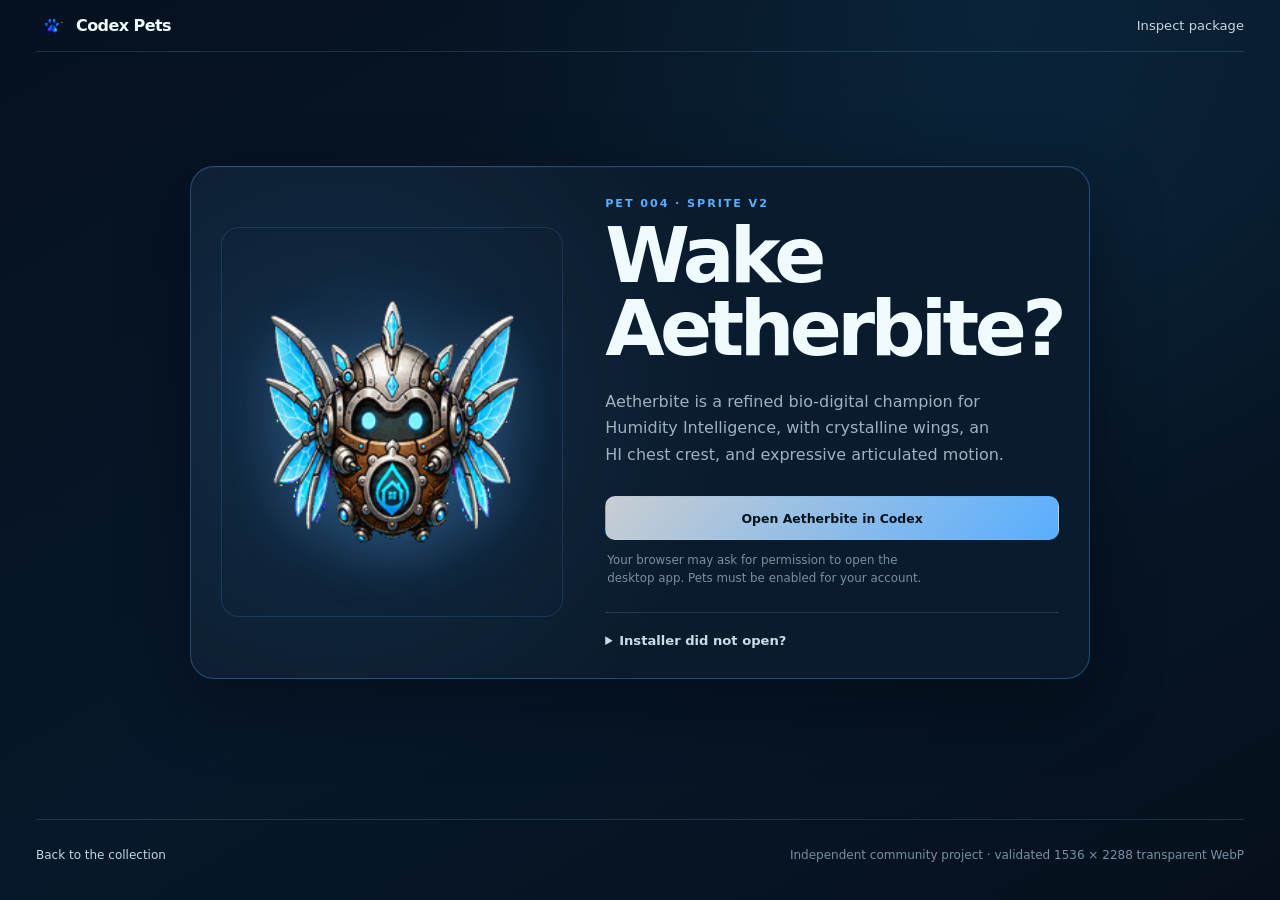
==== site/install/aetherbite/index.html @ 1e3f7abf "Polish Calian and Scarlet presentation Remove green chroma speckles from site-only previews, reduce " ====
<!doctype html>
<html lang="en">
  <head>
    <meta charset="utf-8">
    <meta name="viewport" content="width=device-width, initial-scale=1">
    <meta name="description" content="Install Aetherbite, a custom animated v2 pet for the Codex desktop app.">
    <meta name="theme-color" content="#06111f">
    <title>Install Aetherbite · Codex Pets</title>
    <link rel="icon" type="image/png" href="../../assets/brand/codex-pets-logo.png">
    <link rel="stylesheet" href="../../styles.css">
  </head>
  <body class="installer-page aetherbite-theme">
    <header class="site-header shell">
      <a class="brand" href="../../" aria-label="Codex Pets home">
        <img src="../../assets/brand/codex-pets-logo.png" alt="" width="32" height="32">
        <span>Codex Pets</span>
      </a>
      <a class="text-link" href="https://github.com/senyo888/codex-pets/tree/main/pets/aetherbite">Inspect package</a>
    </header>

    <main class="installer shell">
      <section class="installer-card">
        <div class="installer-visual">
          <img src="../../assets/aetherbite-preview.gif" alt="Aetherbite's calm idle animation" width="192" height="208">
        </div>
        <div class="installer-copy">
          <p class="eyebrow">Pet 004 · sprite v2</p>
          <h1>Wake Aetherbite?</h1>
          <p>Aetherbite is a refined bio-digital champion for Humidity Intelligence, with crystalline wings, an HI chest crest, and expressive articulated motion.</p>
          <a class="button button-wide" id="install-aetherbite" href="codex://pets/install?name=Aetherbite&amp;imageUrl=https%3A%2F%2Fraw.githubusercontent.com%2Fsenyo888%2Fcodex-pets%2Fmain%2Fpets%2Faetherbite%2Fspritesheet.webp&amp;description=A%20refined%20bio-digital%20champion%20for%20Humidity%20Intelligence%2C%20with%20crystalline%20wings%2C%20an%20HI%20chest%20crest%2C%20and%20expressive%20articulated%20motion.&amp;spriteVersionNumber=2">Open Aetherbite in Codex</a>
          <p class="install-note">Your browser may ask for permission to open the desktop app. Pets must be enabled for your account.</p>
          <details class="fallback">
            <summary>Installer did not open?</summary>
            <ol>
              <li>Make sure the desktop app is installed and running.</li>
              <li>Try the button again and allow your browser to open the app.</li>
              <li>If needed, use the manual package links below.</li>
            </ol>
            <div class="package-links">
              <a href="https://raw.githubusercontent.com/senyo888/codex-pets/main/pets/aetherbite/pet.json">Download pet.json</a>
              <a href="https://raw.githubusercontent.com/senyo888/codex-pets/main/pets/aetherbite/spritesheet.webp">Download spritesheet.webp</a>
            </div>
          </details>
        </div>
      </section>
    </main>

    <footer class="site-footer shell">
      <p><a href="../../">Back to the collection</a></p>
      <p>Independent community project · validated 1536 × 2288 transparent WebP</p>
    </footer>
  </body>
</html>
---- site/styles.css ----
:root {
  color-scheme: dark;
  --background: #06111f;
  --surface: rgba(8, 24, 41, 0.92);
  --surface-strong: #0a1b2d;
  --ink: #f0fbff;
  --muted: #9cb2c3;
  --cyan: #64e6f5;
  --line: rgba(141, 201, 221, 0.18);
  --line-strong: rgba(141, 201, 221, 0.3);
  --green: #63e994;
  --shadow: 0 26px 70px rgba(0, 5, 14, 0.42);
  font-family: Inter, ui-sans-serif, system-ui, -apple-system, BlinkMacSystemFont, "Segoe UI", sans-serif;
}

* {
  box-sizing: border-box;
}

html {
  min-height: 100%;
  scroll-behavior: smooth;
  background: var(--background);
}

body {
  min-height: 100vh;
  margin: 0;
  overflow-x: hidden;
  color: var(--ink);
  background:
    radial-gradient(circle at 78% 0%, rgba(37, 136, 196, 0.12), transparent 34rem),
    linear-gradient(150deg, #06111f 0%, #07182a 54%, #06101c 100%);
  -webkit-font-smoothing: antialiased;
}

a {
  color: inherit;
}

.shell {
  width: min(1410px, calc(100% - 72px));
  margin-inline: auto;
}

.site-header {
  display: flex;
  min-height: 52px;
  align-items: center;
  justify-content: space-between;
  border-bottom: 1px solid var(--line);
}

.brand {
  display: inline-flex;
  align-items: center;
  gap: 8px;
  font-size: 1rem;
  font-weight: 820;
  letter-spacing: -0.035em;
  text-decoration: none;
}

.brand img {
  width: 32px;
  height: 32px;
  object-fit: contain;
}

.site-nav {
  display: flex;
  align-items: stretch;
  gap: clamp(16px, 2.2vw, 34px);
  align-self: stretch;
}

.site-nav a {
  display: inline-flex;
  align-items: center;
  border-bottom: 2px solid transparent;
  color: var(--muted);
  font-size: 0.86rem;
  font-weight: 650;
  text-decoration: none;
  transition: border-color 160ms ease, color 160ms ease;
}

.site-nav a:hover,
.site-nav a:focus-visible,
.site-nav a[aria-current="page"] {
  border-bottom-color: var(--cyan);
  color: var(--ink);
}

.hero {
  position: relative;
  display: grid;
  min-height: clamp(470px, 48vw, 600px);
  grid-template-columns: minmax(0, 1fr) minmax(300px, 0.72fr);
  grid-template-rows: 1fr auto;
  gap: clamp(30px, 4.5vw, 66px);
  align-items: end;
  overflow: hidden;
  margin-top: 16px;
  margin-bottom: 30px;
  padding: clamp(30px, 4.5vw, 60px);
  border: 1px solid rgba(100, 230, 245, 0.24);
  border-radius: 30px;
  background:
    linear-gradient(90deg, rgba(3, 10, 23, 0.98) 0%, rgba(3, 12, 28, 0.9) 36%, rgba(4, 14, 33, 0.36) 68%, rgba(4, 14, 33, 0.06) 100%),
    url("./assets/brand/codex-pets-header.png") 55% center / cover no-repeat;
  box-shadow: var(--shadow), inset 0 1px rgba(255, 255, 255, 0.05);
}

.hero::after {
  position: absolute;
  inset: 0;
  border-radius: inherit;
  background: linear-gradient(180deg, transparent 54%, rgba(3, 10, 23, 0.68));
  content: "";
  pointer-events: none;
}

.hero-copy,
.hero-stats {
  position: relative;
  z-index: 1;
}

.hero-copy {
  align-self: center;
}

.eyebrow,
.pet-number,
.pet-role {
  margin: 0;
  color: var(--cyan);
  font-size: 0.7rem;
  font-weight: 820;
  letter-spacing: 0.17em;
  text-transform: uppercase;
}

h1,
h2,
h3,
p {
  text-wrap: balance;
}

h1 {
  max-width: 680px;
  margin: 14px 0 0;
  font-size: clamp(5.2rem, 9.2vw, 8.8rem);
  font-weight: 850;
  line-height: 0.74;
  letter-spacing: -0.085em;
}

.title-main,
.title-accent {
  display: block;
}

.title-main {
  color: var(--ink);
}

.title-accent {
  color: transparent;
  background: linear-gradient(90deg, #61e7f5, #87d9ff 52%, #aa8cf5);
  background-clip: text;
  -webkit-background-clip: text;
}

.hero-kicker {
  margin: 38px 0 0;
  color: #e8faff;
  font-size: clamp(1.05rem, 1.7vw, 1.35rem);
  font-weight: 760;
  letter-spacing: -0.02em;
}

.lede {
  max-width: 610px;
  margin: 12px 0 0;
  color: var(--muted);
  font-size: 1rem;
  line-height: 1.7;
}

.hero-stats {
  grid-column: 1 / -1;
  display: grid;
  grid-template-columns: repeat(4, minmax(0, 1fr));
  margin: 0;
  overflow: hidden;
  border: 1px solid rgba(141, 201, 221, 0.17);
  border-radius: 16px;
  background: rgba(3, 12, 27, 0.72);
  backdrop-filter: blur(12px);
}

.hero-stats div {
  display: flex;
  min-width: 0;
  flex-direction: column-reverse;
  gap: 6px;
  padding: 17px clamp(14px, 2vw, 28px);
  border-left: 1px solid var(--line);
}

.hero-stats div:first-child {
  border-left: 0;
}

.hero-stats dt {
  color: var(--muted);
  font-size: 0.7rem;
  line-height: 1.3;
}

.hero-stats dd {
  margin: 0;
  color: var(--cyan);
  font-size: clamp(1.5rem, 3vw, 2.15rem);
  font-weight: 790;
  line-height: 1;
}

.catalogue {
  padding-block: 0 72px;
}

.pet-grid {
  display: grid;
  grid-template-columns: repeat(2, minmax(0, 1fr));
  gap: 18px;
}

.pet-card {
  --accent: #64e6f5;
  --accent-rgb: 100, 230, 245;
  display: grid;
  min-height: 304px;
  grid-template-columns: minmax(190px, 0.74fr) minmax(320px, 1.26fr);
  overflow: hidden;
  border: 1px solid rgba(var(--accent-rgb), 0.34);
  border-radius: 22px;
  background:
    radial-gradient(circle at 18% 45%, rgba(var(--accent-rgb), 0.13), transparent 17rem),
    linear-gradient(145deg, rgba(var(--accent-rgb), 0.045), rgba(6, 20, 34, 0.96) 68%);
  box-shadow: var(--shadow), inset 0 1px rgba(255, 255, 255, 0.035);
  transition: border-color 180ms ease, transform 180ms ease;
}

.pet-card:hover {
  border-color: rgba(var(--accent-rgb), 0.58);
  transform: translateY(-2px);
}

.pet-aethercore {
  --accent: #f9c642;
  --accent-rgb: 249, 198, 66;
}

.pet-aethermite {
  --accent: #54e6c3;
  --accent-rgb: 84, 230, 195;
}

.pet-aetherbite {
  --accent: #58aeff;
  --accent-rgb: 88, 174, 255;
}

.pet-calian {
  --accent: #ff8a73;
  --accent-rgb: 255, 138, 115;
}

.pet-scarlet {
  --accent: #d48cff;
  --accent-rgb: 212, 140, 255;
}

.pet-visual {
  display: grid;
  min-height: 100%;
  place-items: center;
  padding: 20px 16px;
  border-right: 1px solid rgba(var(--accent-rgb), 0.16);
  background: radial-gradient(circle at center, rgba(var(--accent-rgb), 0.16), transparent 62%);
}

.pet-visual img {
  width: min(196px, 100%);
  height: auto;
  image-rendering: auto;
  filter: drop-shadow(0 18px 26px rgba(var(--accent-rgb), 0.2));
}

.pet-content {
  display: flex;
  min-width: 0;
  flex-direction: column;
  padding: 22px 22px 20px;
}

.pet-heading {
  display: flex;
  align-items: start;
  justify-content: space-between;
  gap: 18px;
}

.pet-heading h2 {
  margin: 4px 0 0;
  font-size: clamp(1.85rem, 2.5vw, 2.5rem);
  line-height: 0.98;
  letter-spacing: -0.055em;
}

.pet-number,
.pet-role {
  color: var(--accent);
}

.pet-role {
  margin-top: 10px;
}

.status {
  display: inline-flex;
  flex: none;
  align-items: center;
  gap: 7px;
  padding: 7px 10px;
  border: 1px solid rgba(99, 233, 148, 0.2);
  border-radius: 999px;
  color: #bdf8d0;
  background: rgba(41, 173, 87, 0.08);
  font-size: 0.68rem;
  font-weight: 760;
}

.status-dot {
  width: 7px;
  height: 7px;
  border-radius: 50%;
  background: var(--green);
  box-shadow: 0 0 12px rgba(99, 233, 148, 0.9);
}

.pet-description {
  margin: 10px 0 0;
  color: var(--muted);
  font-size: 0.92rem;
  line-height: 1.6;
}

.pet-traits {
  display: flex;
  flex-wrap: wrap;
  gap: 7px;
  margin: 11px 0 0;
  padding: 0;
  list-style: none;
}

.pet-traits li {
  padding: 5px 9px;
  border: 1px solid rgba(var(--accent-rgb), 0.28);
  border-radius: 7px;
  color: #cfe2eb;
  background: rgba(var(--accent-rgb), 0.045);
  font-size: 0.67rem;
  font-weight: 690;
}

.card-actions {
  display: grid;
  grid-template-columns: minmax(0, 1fr) minmax(0, 0.92fr);
  gap: 10px;
  margin-top: auto;
  padding-top: 16px;
}

.button {
  display: inline-flex;
  min-height: 44px;
  align-items: center;
  justify-content: center;
  padding: 11px 16px;
  border: 1px solid transparent;
  border-radius: 10px;
  font-size: 0.78rem;
  font-weight: 780;
  text-align: center;
  text-decoration: none;
  transition: border-color 160ms ease, transform 160ms ease, background 160ms ease;
}

.button:hover,
.button:focus-visible {
  transform: translateY(-1px);
}

.button-install {
  color: #03131d;
  background: linear-gradient(135deg, rgba(255, 255, 255, 0.78), var(--accent));
  box-shadow: 0 10px 26px rgba(var(--accent-rgb), 0.15);
}

.button-package {
  border-color: rgba(var(--accent-rgb), 0.2);
  color: #d8e7ee;
  background: rgba(255, 255, 255, 0.025);
}

.button-package:hover,
.button-package:focus-visible {
  border-color: rgba(var(--accent-rgb), 0.48);
  background: rgba(var(--accent-rgb), 0.06);
}

.standards {
  display: grid;
  grid-template-columns: minmax(280px, 0.82fr) minmax(0, 1.45fr);
  gap: clamp(30px, 4vw, 60px);
  margin-bottom: 58px;
  padding: 28px;
  border: 1px solid var(--line);
  border-radius: 22px;
  background: rgba(8, 26, 44, 0.72);
  box-shadow: inset 0 1px rgba(255, 255, 255, 0.03);
}

.standards-intro h2 {
  max-width: 560px;
  margin: 8px 0 0;
  font-size: clamp(1.7rem, 2.8vw, 2.4rem);
  line-height: 1.05;
  letter-spacing: -0.045em;
}

.standards-grid {
  display: grid;
  grid-template-columns: repeat(3, minmax(0, 1fr));
}

.standards-grid article {
  padding-inline: 24px;
  border-left: 1px solid var(--line);
}

.standards-grid h3 {
  margin: 0;
  color: var(--cyan);
  font-size: 0.95rem;
}

.standards-grid p {
  margin: 10px 0 0;
  color: var(--muted);
  font-size: 0.78rem;
  line-height: 1.6;
}

.site-footer {
  display: flex;
  justify-content: space-between;
  gap: 28px;
  padding-block: 28px 38px;
  border-top: 1px solid var(--line);
  color: #7890a2;
  font-size: 0.75rem;
}

.site-footer p {
  margin: 0;
}

.site-footer a,
.package-links a,
.text-link {
  color: #c2d6e0;
  text-decoration: none;
}

.site-footer a:hover,
.site-footer a:focus-visible,
.package-links a:hover,
.package-links a:focus-visible,
.text-link:hover,
.text-link:focus-visible {
  color: var(--cyan);
}

.installer-page {
  display: flex;
  min-height: 100vh;
  flex-direction: column;
}

.installer-page .site-header {
  border-bottom-color: var(--line);
}

.installer-page main {
  flex: 1;
}

.installer-page .site-header .text-link {
  font-size: 0.82rem;
}

.installer {
  display: grid;
  min-height: 680px;
  place-items: center;
  padding-block: 66px 92px;
}

.installer-card {
  --accent: #64e6f5;
  --accent-rgb: 100, 230, 245;
  display: grid;
  width: min(900px, 100%);
  grid-template-columns: minmax(280px, 0.86fr) minmax(0, 1.14fr);
  gap: 42px;
  align-items: center;
  padding: 30px;
  border: 1px solid rgba(var(--accent-rgb), 0.32);
  border-radius: 24px;
  background:
    radial-gradient(circle at 16% 46%, rgba(var(--accent-rgb), 0.12), transparent 24rem),
    var(--surface-strong);
  box-shadow: var(--shadow), inset 0 1px rgba(255, 255, 255, 0.04);
}

.aethercore-theme .installer-card {
  --accent: #f9c642;
  --accent-rgb: 249, 198, 66;
}

.aethermite-theme .installer-card {
  --accent: #54e6c3;
  --accent-rgb: 84, 230, 195;
}

.aetherbite-theme .installer-card {
  --accent: #58aeff;
  --accent-rgb: 88, 174, 255;
}

.calian-theme .installer-card {
  --accent: #ff8a73;
  --accent-rgb: 255, 138, 115;
}

.scarlet-theme .installer-card {
  --accent: #d48cff;
  --accent-rgb: 212, 140, 255;
}

.installer-visual {
  display: grid;
  min-height: 390px;
  place-items: center;
  padding: 24px;
  border: 1px solid rgba(var(--accent-rgb), 0.16);
  border-radius: 18px;
  background: radial-gradient(circle at center, rgba(var(--accent-rgb), 0.16), transparent 64%);
}

.installer-visual img {
  width: min(270px, 100%);
  height: auto;
  filter: drop-shadow(0 18px 26px rgba(var(--accent-rgb), 0.24));
}

.installer-copy .eyebrow {
  color: var(--accent);
}

.installer-copy h1 {
  margin: 10px 0 0;
  font-size: clamp(2.8rem, 6vw, 5rem);
  line-height: 0.94;
  letter-spacing: -0.06em;
}

.installer-copy > p:not(.eyebrow, .install-note) {
  margin: 24px 0 0;
  color: var(--muted);
  font-size: 1rem;
  line-height: 1.65;
}

.button-wide {
  width: 100%;
  margin-top: 28px;
  color: #03131d;
  background: linear-gradient(135deg, rgba(255, 255, 255, 0.78), var(--accent));
}

.install-note {
  margin: 12px 2px 0;
  color: #7890a3;
  font-size: 0.74rem;
  line-height: 1.5;
}

.fallback {
  margin-top: 24px;
  padding-top: 20px;
  border-top: 1px solid var(--line);
  color: var(--muted);
  font-size: 0.82rem;
}

.fallback summary {
  cursor: pointer;
  color: #c9dce8;
  font-weight: 700;
}

.fallback ol {
  padding-left: 20px;
  line-height: 1.7;
}

.package-links {
  display: flex;
  flex-wrap: wrap;
  gap: 16px;
}

@media (max-width: 1160px) {
  .hero {
    min-height: 540px;
    grid-template-columns: minmax(0, 1fr);
    background-position: 58% center;
  }

  .pet-card {
    grid-template-columns: 1fr;
  }

  .pet-visual {
    min-height: 290px;
    border-right: 0;
    border-bottom: 1px solid rgba(var(--accent-rgb), 0.16);
  }

  .pet-visual img {
    width: 230px;
  }

  .standards {
    grid-template-columns: 1fr;
  }
}

@media (max-width: 760px) {
  .shell {
    width: min(100% - 32px, 1410px);
  }

  .site-header {
    min-height: auto;
    align-items: flex-start;
    flex-direction: column;
    gap: 10px;
    padding-block: 10px;
  }

  .site-nav {
    width: 100%;
    gap: 20px;
    overflow-x: auto;
    padding-bottom: 2px;
  }

  .site-nav a {
    min-height: 34px;
    white-space: nowrap;
  }

  .hero {
    grid-template-columns: 1fr;
    gap: 34px;
    min-height: 540px;
    margin-top: 12px;
    margin-bottom: 26px;
    padding: 26px 22px 20px;
    border-radius: 22px;
    background:
      linear-gradient(180deg, rgba(3, 10, 23, 0.72) 0%, rgba(3, 10, 23, 0.9) 62%, rgba(3, 10, 23, 0.98) 100%),
      url("./assets/brand/codex-pets-header.png") 70% center / auto 100% no-repeat;
  }

  h1 {
    font-size: clamp(4.5rem, 23vw, 6.5rem);
  }

  .hero-kicker {
    margin-top: 34px;
  }

  .hero-stats {
    grid-template-columns: repeat(2, 1fr);
    border: 1px solid var(--line);
    border-radius: 16px;
  }

  .hero-stats div {
    padding: 16px;
    border-left: 0;
  }

  .hero-stats div:nth-child(even) {
    border-left: 1px solid var(--line);
  }

  .hero-stats div:nth-child(-n + 2) {
    border-bottom: 1px solid var(--line);
  }

  .site-footer {
    align-items: flex-start;
    flex-direction: column;
  }

  .pet-grid,
  .standards-grid,
  .installer-card {
    grid-template-columns: 1fr;
  }

  .pet-visual {
    min-height: 260px;
  }

  .pet-content {
    padding: 24px 20px 20px;
  }

  .pet-heading {
    align-items: flex-start;
    flex-direction: column-reverse;
    gap: 14px;
  }

  .card-actions {
    grid-template-columns: 1fr;
  }

  .standards {
    padding: 24px 20px;
  }

  .standards-grid article {
    padding: 20px 0;
    border-top: 1px solid var(--line);
    border-left: 0;
  }

  .installer {
    padding-block: 42px 64px;
  }

  .installer-card {
    gap: 28px;
    padding: 20px;
  }

  .installer-visual {
    min-height: 300px;
  }
}

@media (prefers-reduced-motion: reduce) {
  *,
  *::before,
  *::after {
    scroll-behavior: auto !important;
    transition-duration: 0.01ms !important;
  }
}
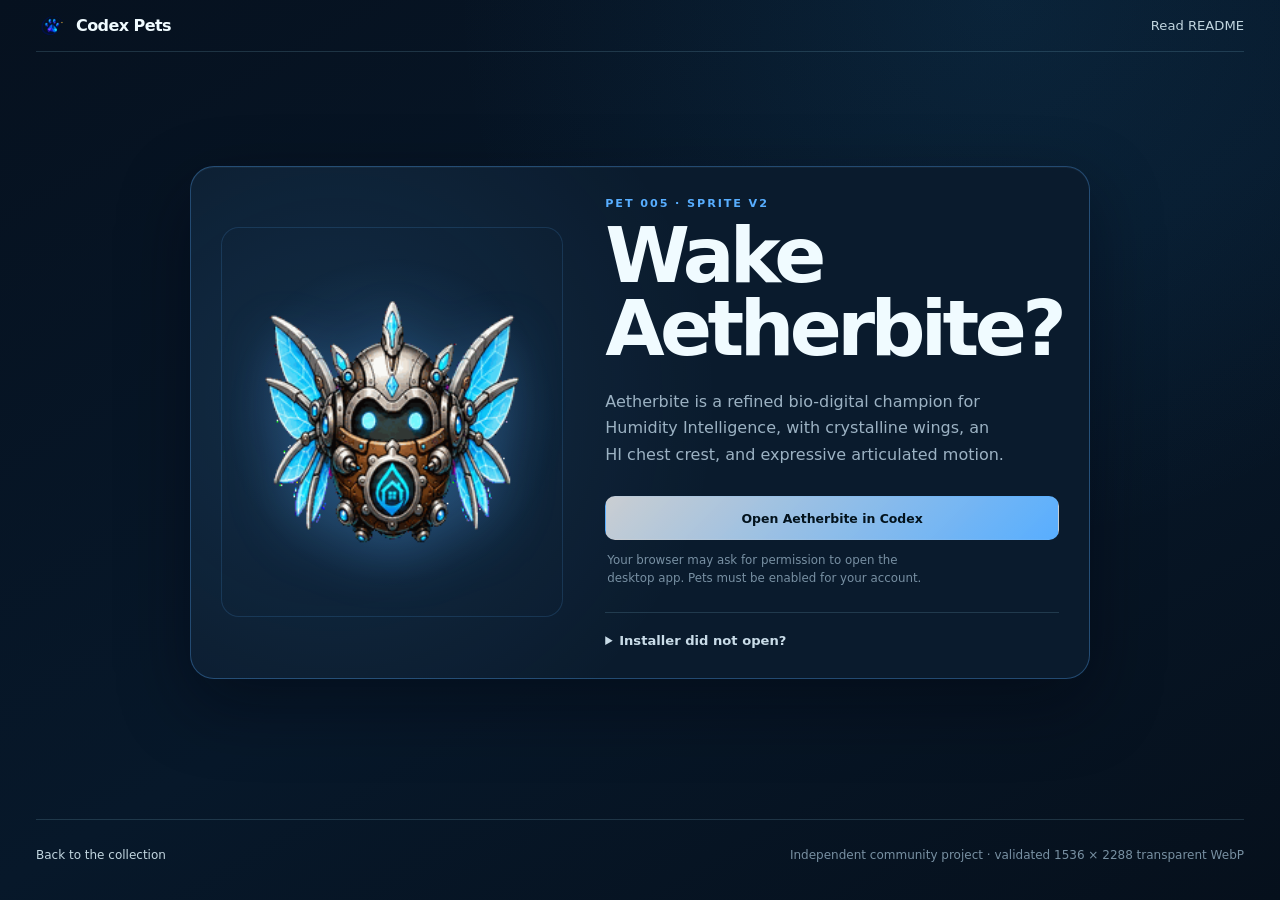
==== commit 09ab32ad: "Upgrade AetherWing as Pet 002 Publish the validated 3D CGI AetherWing atlas and QA evidence. Reorder" ====
--- a/site/install/aetherbite/index.html
+++ b/site/install/aetherbite/index.html
@@ -15,7 +15,7 @@
         <img src="../../assets/brand/codex-pets-logo.png" alt="" width="32" height="32">
         <span>Codex Pets</span>
       </a>
-      <a class="text-link" href="https://github.com/senyo888/codex-pets/tree/main/pets/aetherbite">Inspect package</a>
+      <a class="text-link" href="https://github.com/senyo888/codex-pets/blob/main/pets/aetherbite/README.md">Read README</a>
     </header>
 
     <main class="installer shell">
@@ -24,7 +24,7 @@
           <img src="../../assets/aetherbite-preview.gif" alt="Aetherbite's calm idle animation" width="192" height="208">
         </div>
         <div class="installer-copy">
-          <p class="eyebrow">Pet 004 · sprite v2</p>
+          <p class="eyebrow">Pet 005 · sprite v2</p>
           <h1>Wake Aetherbite?</h1>
           <p>Aetherbite is a refined bio-digital champion for Humidity Intelligence, with crystalline wings, an HI chest crest, and expressive articulated motion.</p>
           <a class="button button-wide" id="install-aetherbite" href="codex://pets/install?name=Aetherbite&amp;imageUrl=https%3A%2F%2Fraw.githubusercontent.com%2Fsenyo888%2Fcodex-pets%2Fmain%2Fpets%2Faetherbite%2Fspritesheet.webp&amp;description=A%20refined%20bio-digital%20champion%20for%20Humidity%20Intelligence%2C%20with%20crystalline%20wings%2C%20an%20HI%20chest%20crest%2C%20and%20expressive%20articulated%20motion.&amp;spriteVersionNumber=2">Open Aetherbite in Codex</a>
--- a/site/styles.css
+++ b/site/styles.css
@@ -239,7 +239,8 @@
   gap: 18px;
 }
 
-.pet-card {
+.pet-card,
+.contribution-card {
   --accent: #64e6f5;
   --accent-rgb: 100, 230, 245;
   display: grid;
@@ -255,7 +256,12 @@
   transition: border-color 180ms ease, transform 180ms ease;
 }
 
-.pet-card:hover {
+.pet-card {
+  position: relative;
+}
+
+.pet-card:hover,
+.contribution-card:hover {
   border-color: rgba(var(--accent-rgb), 0.58);
   transform: translateY(-2px);
 }
@@ -285,7 +291,27 @@
   --accent-rgb: 212, 140, 255;
 }
 
-.pet-visual {
+.pet-aetherwing {
+  --accent: #65e6f4;
+  --accent-rgb: 101, 230, 244;
+}
+
+.contribution-card {
+  --accent: #a78bfa;
+  --accent-rgb: 167, 139, 250;
+
+  color: inherit;
+  text-decoration: none;
+}
+
+.contribution-card:focus-visible {
+  border-color: rgba(var(--accent-rgb), 0.78);
+  outline: 3px solid var(--accent);
+  outline-offset: 4px;
+}
+
+.pet-visual,
+.contribution-visual {
   display: grid;
   min-height: 100%;
   place-items: center;
@@ -294,11 +320,38 @@
   background: radial-gradient(circle at center, rgba(var(--accent-rgb), 0.16), transparent 62%);
 }
 
-.pet-visual img {
+.pet-visual img,
+.contribution-visual img {
   width: min(196px, 100%);
   height: auto;
   image-rendering: auto;
   filter: drop-shadow(0 18px 26px rgba(var(--accent-rgb), 0.2));
+}
+
+.contribution-visual img {
+  width: min(154px, 70%);
+}
+
+.contribution-kicker {
+  margin: 0;
+  color: var(--accent);
+  font-size: 0.7rem;
+  font-weight: 820;
+  letter-spacing: 0.17em;
+  text-transform: uppercase;
+}
+
+.invitation-badge {
+  display: inline-flex;
+  flex: none;
+  align-items: center;
+  padding: 7px 10px;
+  border: 1px solid rgba(var(--accent-rgb), 0.28);
+  border-radius: 999px;
+  color: #e2d9ff;
+  background: rgba(var(--accent-rgb), 0.09);
+  font-size: 0.68rem;
+  font-weight: 760;
 }
 
 .pet-content {
@@ -320,6 +373,28 @@
   font-size: clamp(1.85rem, 2.5vw, 2.5rem);
   line-height: 0.98;
   letter-spacing: -0.055em;
+}
+
+.pet-readme-link {
+  color: inherit;
+  text-decoration: none;
+}
+
+.pet-readme-link::after {
+  position: absolute;
+  z-index: 1;
+  inset: 0;
+  border-radius: 22px;
+  content: "";
+}
+
+.pet-readme-link:focus-visible {
+  outline: none;
+}
+
+.pet-readme-link:focus-visible::after {
+  outline: 3px solid var(--accent);
+  outline-offset: -4px;
 }
 
 .pet-number,
@@ -380,11 +455,17 @@
 }
 
 .card-actions {
+  position: relative;
+  z-index: 2;
   display: grid;
   grid-template-columns: minmax(0, 1fr) minmax(0, 0.92fr);
   gap: 10px;
   margin-top: auto;
   padding-top: 16px;
+}
+
+.card-actions-single {
+  grid-template-columns: 1fr;
 }
 
 .button {
@@ -565,6 +646,11 @@
   --accent-rgb: 212, 140, 255;
 }
 
+.aetherwing-theme .installer-card {
+  --accent: #65e6f4;
+  --accent-rgb: 101, 230, 244;
+}
+
 .installer-visual {
   display: grid;
   min-height: 390px;
@@ -645,11 +731,13 @@
     background-position: 58% center;
   }
 
-  .pet-card {
+  .pet-card,
+  .contribution-card {
     grid-template-columns: 1fr;
   }
 
-  .pet-visual {
+  .pet-visual,
+  .contribution-visual {
     min-height: 290px;
     border-right: 0;
     border-bottom: 1px solid rgba(var(--accent-rgb), 0.16);
@@ -657,6 +745,10 @@
 
   .pet-visual img {
     width: 230px;
+  }
+
+  .contribution-visual {
+    min-height: 230px;
   }
 
   .standards {
@@ -744,6 +836,10 @@
     min-height: 260px;
   }
 
+  .contribution-visual {
+    min-height: 190px;
+  }
+
   .pet-content {
     padding: 24px 20px 20px;
   }
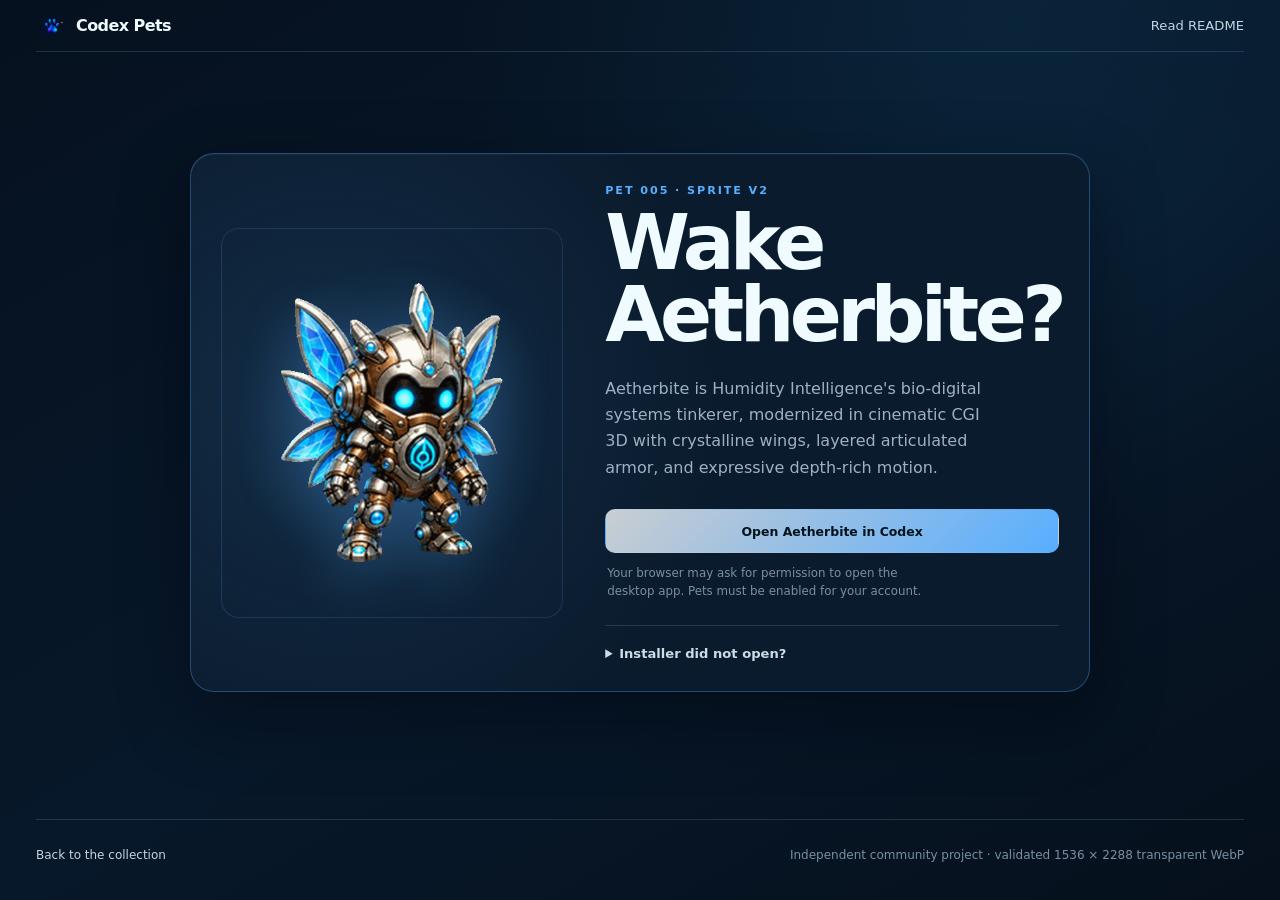
==== commit ccd45b25: "Upgrade Aetherbite with cinematic CGI depth Rebuild Aetherbite as a dimensional bio-digital CGI pet " ====
--- a/site/install/aetherbite/index.html
+++ b/site/install/aetherbite/index.html
@@ -21,13 +21,13 @@
     <main class="installer shell">
       <section class="installer-card">
         <div class="installer-visual">
-          <img src="../../assets/aetherbite-preview.gif" alt="Aetherbite's calm idle animation" width="192" height="208">
+          <img src="../../assets/aetherbite-preview.gif" alt="Aetherbite's CGI idle animation" width="192" height="208">
         </div>
         <div class="installer-copy">
           <p class="eyebrow">Pet 005 · sprite v2</p>
           <h1>Wake Aetherbite?</h1>
-          <p>Aetherbite is a refined bio-digital champion for Humidity Intelligence, with crystalline wings, an HI chest crest, and expressive articulated motion.</p>
-          <a class="button button-wide" id="install-aetherbite" href="codex://pets/install?name=Aetherbite&amp;imageUrl=https%3A%2F%2Fraw.githubusercontent.com%2Fsenyo888%2Fcodex-pets%2Fmain%2Fpets%2Faetherbite%2Fspritesheet.webp&amp;description=A%20refined%20bio-digital%20champion%20for%20Humidity%20Intelligence%2C%20with%20crystalline%20wings%2C%20an%20HI%20chest%20crest%2C%20and%20expressive%20articulated%20motion.&amp;spriteVersionNumber=2">Open Aetherbite in Codex</a>
+          <p>Aetherbite is Humidity Intelligence's bio-digital systems tinkerer, modernized in cinematic CGI 3D with crystalline wings, layered articulated armor, and expressive depth-rich motion.</p>
+          <a class="button button-wide" id="install-aetherbite" href="codex://pets/install?name=Aetherbite&amp;imageUrl=https%3A%2F%2Fraw.githubusercontent.com%2Fsenyo888%2Fcodex-pets%2Fmain%2Fpets%2Faetherbite%2Fspritesheet.webp&amp;description=Aetherbite%20is%20Humidity%20Intelligence%27s%20bio-digital%20systems%20tinkerer%2C%20modernized%20in%20cinematic%20CGI%203D%20with%20crystalline%20wings%2C%20layered%20articulated%20armor%2C%20and%20expressive%20depth-rich%20motion.&amp;spriteVersionNumber=2">Open Aetherbite in Codex</a>
           <p class="install-note">Your browser may ask for permission to open the desktop app. Pets must be enabled for your account.</p>
           <details class="fallback">
             <summary>Installer did not open?</summary>
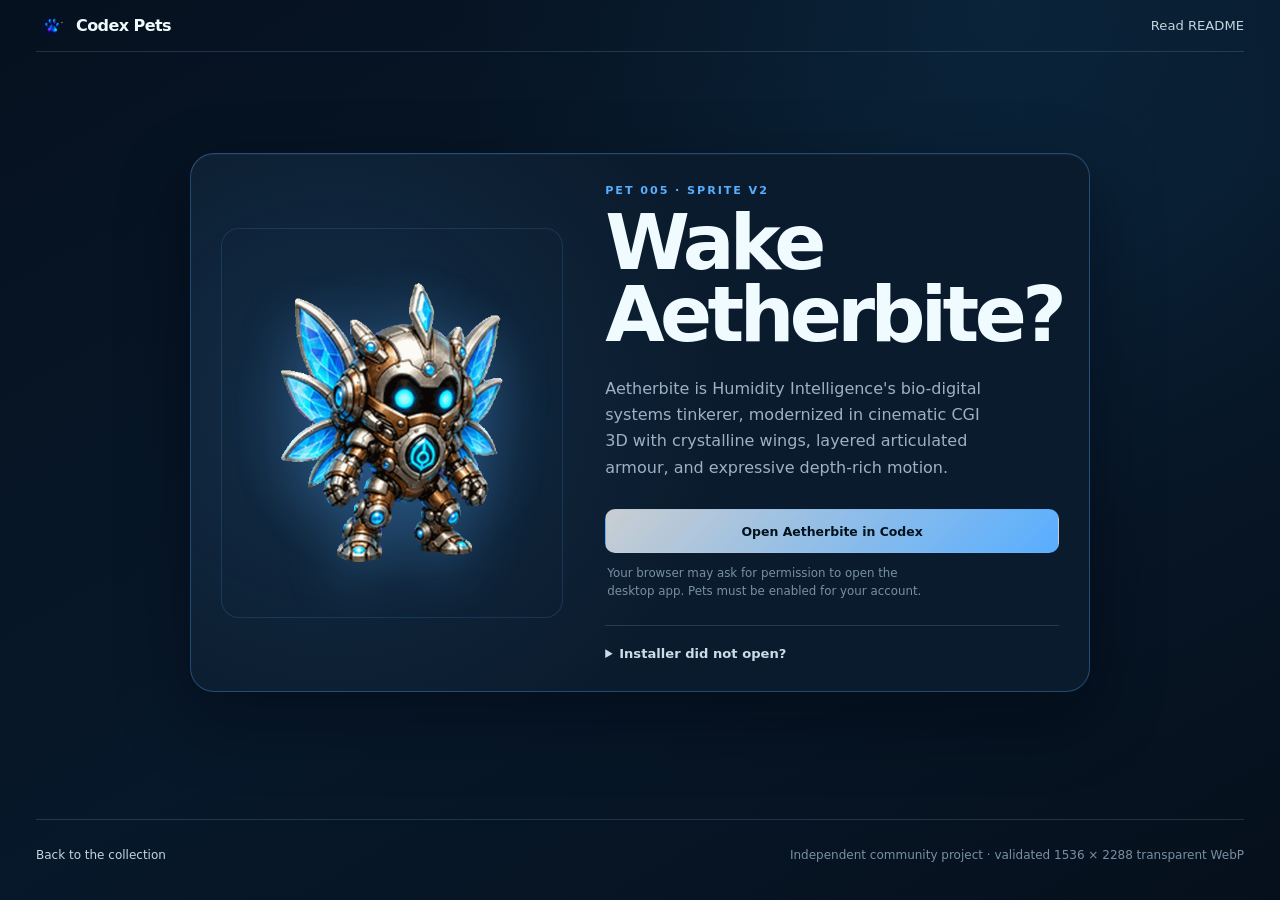
==== commit d5da5a43: "Standardize Aetherbite armour spelling Align the package description and encoded installer links wit" ====
--- a/site/install/aetherbite/index.html
+++ b/site/install/aetherbite/index.html
@@ -26,8 +26,8 @@
         <div class="installer-copy">
           <p class="eyebrow">Pet 005 · sprite v2</p>
           <h1>Wake Aetherbite?</h1>
-          <p>Aetherbite is Humidity Intelligence's bio-digital systems tinkerer, modernized in cinematic CGI 3D with crystalline wings, layered articulated armor, and expressive depth-rich motion.</p>
-          <a class="button button-wide" id="install-aetherbite" href="codex://pets/install?name=Aetherbite&amp;imageUrl=https%3A%2F%2Fraw.githubusercontent.com%2Fsenyo888%2Fcodex-pets%2Fmain%2Fpets%2Faetherbite%2Fspritesheet.webp&amp;description=Aetherbite%20is%20Humidity%20Intelligence%27s%20bio-digital%20systems%20tinkerer%2C%20modernized%20in%20cinematic%20CGI%203D%20with%20crystalline%20wings%2C%20layered%20articulated%20armor%2C%20and%20expressive%20depth-rich%20motion.&amp;spriteVersionNumber=2">Open Aetherbite in Codex</a>
+          <p>Aetherbite is Humidity Intelligence's bio-digital systems tinkerer, modernized in cinematic CGI 3D with crystalline wings, layered articulated armour, and expressive depth-rich motion.</p>
+          <a class="button button-wide" id="install-aetherbite" href="codex://pets/install?name=Aetherbite&amp;imageUrl=https%3A%2F%2Fraw.githubusercontent.com%2Fsenyo888%2Fcodex-pets%2Fmain%2Fpets%2Faetherbite%2Fspritesheet.webp&amp;description=Aetherbite%20is%20Humidity%20Intelligence%27s%20bio-digital%20systems%20tinkerer%2C%20modernized%20in%20cinematic%20CGI%203D%20with%20crystalline%20wings%2C%20layered%20articulated%20armour%2C%20and%20expressive%20depth-rich%20motion.&amp;spriteVersionNumber=2">Open Aetherbite in Codex</a>
           <p class="install-note">Your browser may ask for permission to open the desktop app. Pets must be enabled for your account.</p>
           <details class="fallback">
             <summary>Installer did not open?</summary>
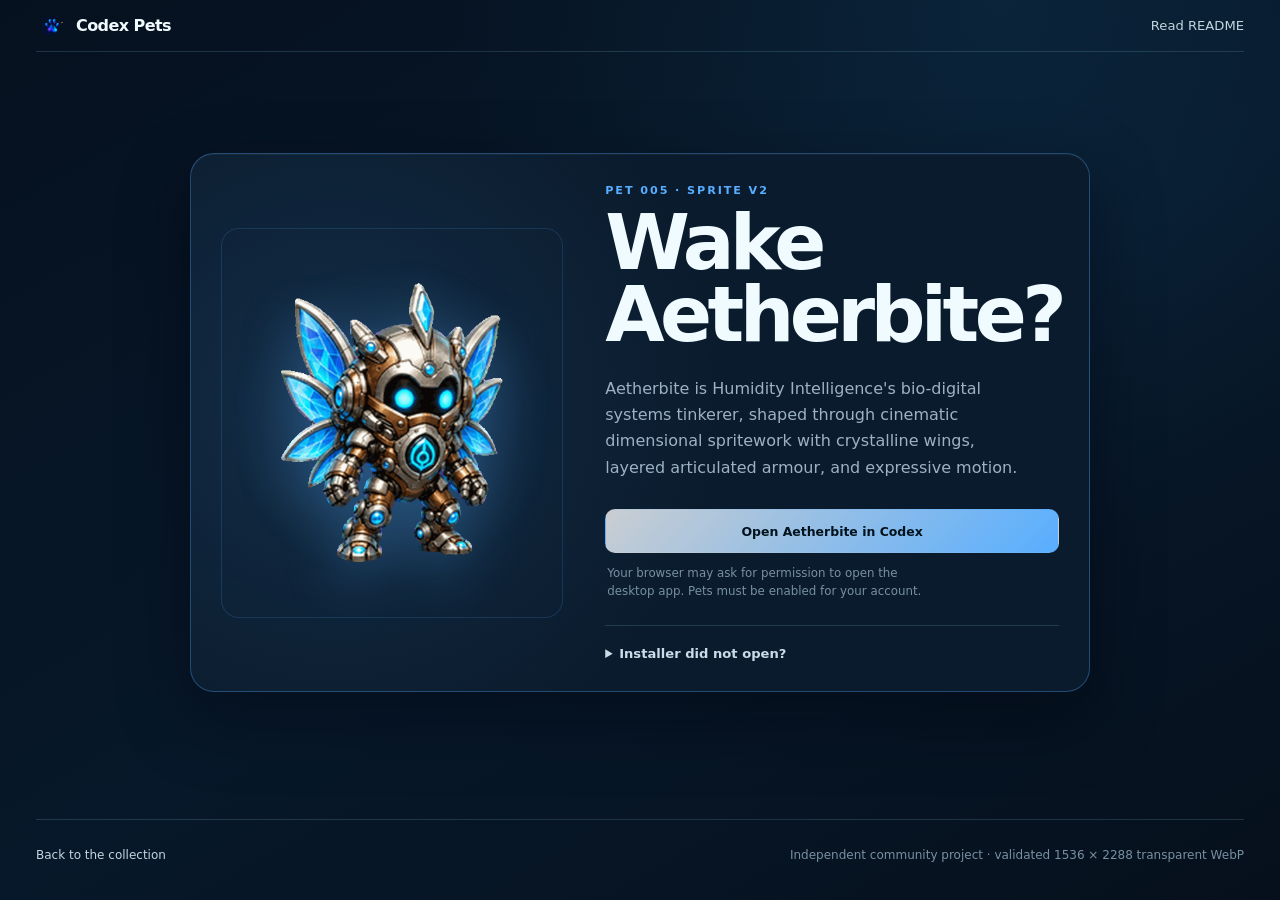
==== commit 8083fcc1: "Refresh pet imagery and presentation copy" ====
--- a/site/install/aetherbite/index.html
+++ b/site/install/aetherbite/index.html
@@ -21,13 +21,13 @@
     <main class="installer shell">
       <section class="installer-card">
         <div class="installer-visual">
-          <img src="../../assets/aetherbite-preview.gif" alt="Aetherbite's CGI idle animation" width="192" height="208">
+          <img src="../../assets/aetherbite-preview.gif?v=1c09298b9c11" alt="Aetherbite's cinematic idle animation" width="192" height="208">
         </div>
         <div class="installer-copy">
           <p class="eyebrow">Pet 005 · sprite v2</p>
           <h1>Wake Aetherbite?</h1>
-          <p>Aetherbite is Humidity Intelligence's bio-digital systems tinkerer, modernized in cinematic CGI 3D with crystalline wings, layered articulated armour, and expressive depth-rich motion.</p>
-          <a class="button button-wide" id="install-aetherbite" href="codex://pets/install?name=Aetherbite&amp;imageUrl=https%3A%2F%2Fraw.githubusercontent.com%2Fsenyo888%2Fcodex-pets%2Fmain%2Fpets%2Faetherbite%2Fspritesheet.webp&amp;description=Aetherbite%20is%20Humidity%20Intelligence%27s%20bio-digital%20systems%20tinkerer%2C%20modernized%20in%20cinematic%20CGI%203D%20with%20crystalline%20wings%2C%20layered%20articulated%20armour%2C%20and%20expressive%20depth-rich%20motion.&amp;spriteVersionNumber=2">Open Aetherbite in Codex</a>
+          <p>Aetherbite is Humidity Intelligence's bio-digital systems tinkerer, shaped through cinematic dimensional spritework with crystalline wings, layered articulated armour, and expressive motion.</p>
+          <a class="button button-wide" id="install-aetherbite" href="codex://pets/install?name=Aetherbite&amp;imageUrl=https%3A%2F%2Fraw.githubusercontent.com%2Fsenyo888%2Fcodex-pets%2Fmain%2Fpets%2Faetherbite%2Fspritesheet.webp&amp;description=Aetherbite%20is%20Humidity%20Intelligence%27s%20bio-digital%20systems%20tinkerer%2C%20shaped%20through%20cinematic%20dimensional%20spritework%20with%20crystalline%20wings%2C%20layered%20articulated%20armour%2C%20and%20expressive%20motion.&amp;spriteVersionNumber=2">Open Aetherbite in Codex</a>
           <p class="install-note">Your browser may ask for permission to open the desktop app. Pets must be enabled for your account.</p>
           <details class="fallback">
             <summary>Installer did not open?</summary>
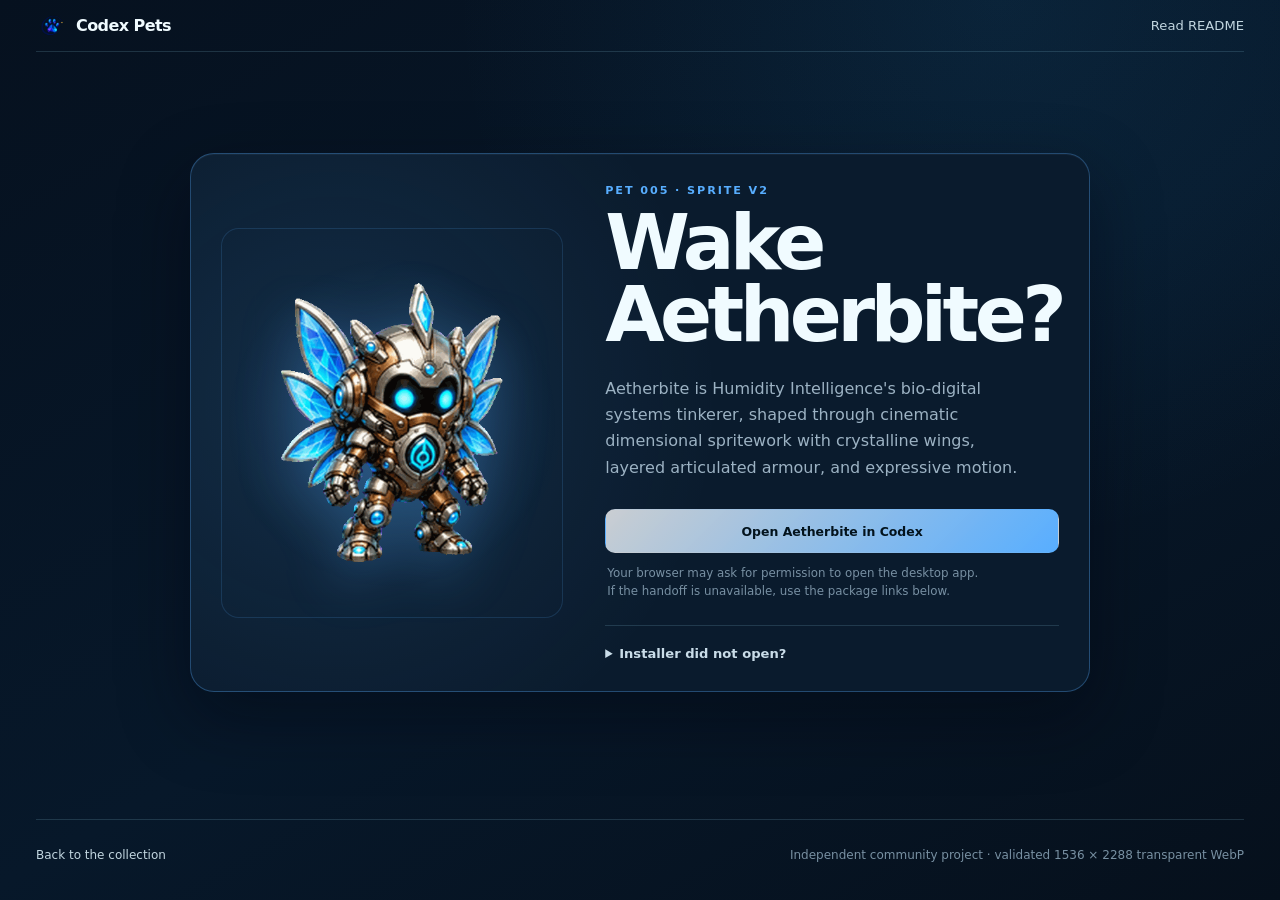
==== commit 0f071e02: "Harmonize public installation and package copy Clarify installer handoff and fallback guidance, norm" ====
--- a/site/install/aetherbite/index.html
+++ b/site/install/aetherbite/index.html
@@ -9,7 +9,7 @@
     <link rel="icon" type="image/png" href="../../assets/brand/codex-pets-logo.png">
     <link rel="stylesheet" href="../../styles.css">
   </head>
-  <body class="installer-page aetherbite-theme">
+  <body class="installer-page aetherbite-theme" data-pet-id="aetherbite">
     <header class="site-header shell">
       <a class="brand" href="../../" aria-label="Codex Pets home">
         <img src="../../assets/brand/codex-pets-logo.png" alt="" width="32" height="32">
@@ -28,7 +28,7 @@
           <h1>Wake Aetherbite?</h1>
           <p>Aetherbite is Humidity Intelligence's bio-digital systems tinkerer, shaped through cinematic dimensional spritework with crystalline wings, layered articulated armour, and expressive motion.</p>
           <a class="button button-wide" id="install-aetherbite" href="codex://pets/install?name=Aetherbite&amp;imageUrl=https%3A%2F%2Fraw.githubusercontent.com%2Fsenyo888%2Fcodex-pets%2Fmain%2Fpets%2Faetherbite%2Fspritesheet.webp&amp;description=Aetherbite%20is%20Humidity%20Intelligence%27s%20bio-digital%20systems%20tinkerer%2C%20shaped%20through%20cinematic%20dimensional%20spritework%20with%20crystalline%20wings%2C%20layered%20articulated%20armour%2C%20and%20expressive%20motion.&amp;spriteVersionNumber=2">Open Aetherbite in Codex</a>
-          <p class="install-note">Your browser may ask for permission to open the desktop app. Pets must be enabled for your account.</p>
+          <p class="install-note">Your browser may ask for permission to open the desktop app. If the handoff is unavailable, use the package links below.</p>
           <details class="fallback">
             <summary>Installer did not open?</summary>
             <ol>
--- a/site/styles.css
+++ b/site/styles.css
@@ -90,6 +90,25 @@
 .site-nav a[aria-current="page"] {
   border-bottom-color: var(--cyan);
   color: var(--ink);
+}
+
+.site-nav .star-repo-badge {
+  align-self: center;
+  gap: 6px;
+  min-height: 34px;
+  padding: 0 12px;
+  border: 1px solid rgba(249, 198, 66, 0.48);
+  border-radius: 999px;
+  color: #fff1b8;
+  background: rgba(249, 198, 66, 0.09);
+  box-shadow: inset 0 1px rgba(255, 255, 255, 0.06);
+}
+
+.site-nav .star-repo-badge:hover,
+.site-nav .star-repo-badge:focus-visible {
+  border-color: rgba(249, 198, 66, 0.82);
+  color: #fff8dc;
+  background: rgba(249, 198, 66, 0.16);
 }
 
 .hero {
@@ -771,14 +790,20 @@
 
   .site-nav {
     width: 100%;
-    gap: 20px;
+    justify-content: space-between;
+    gap: 8px;
     overflow-x: auto;
     padding-bottom: 2px;
   }
 
   .site-nav a {
     min-height: 34px;
+    font-size: 0.82rem;
     white-space: nowrap;
+  }
+
+  .site-nav .star-repo-badge {
+    padding-inline: 8px;
   }
 
   .hero {
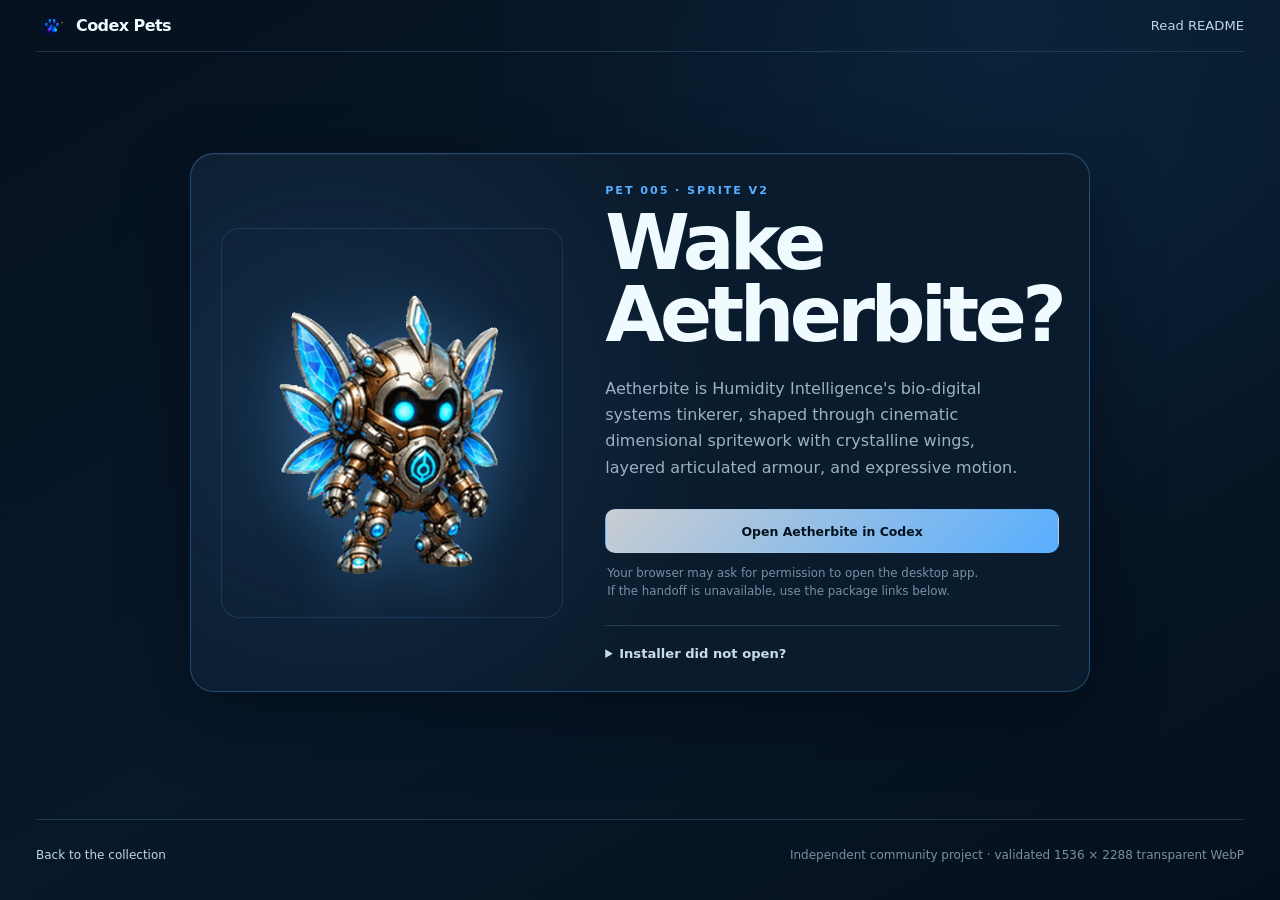
==== commit 8fca2e35: "Align idle previews with desktop cadence and reduced motion Retain the exact decoded artwork while p" ====
--- a/site/install/aetherbite/index.html
+++ b/site/install/aetherbite/index.html
@@ -21,7 +21,10 @@
     <main class="installer shell">
       <section class="installer-card">
         <div class="installer-visual">
-          <img src="../../assets/aetherbite-preview.gif?v=1c09298b9c11" alt="Aetherbite's cinematic idle animation" width="192" height="208">
+          <picture>
+            <source media="(prefers-reduced-motion: reduce)" srcset="../../assets/aetherbite-preview.png?v=4583419284ec">
+            <img src="../../assets/aetherbite-preview.gif?v=a3774afdaa8a" alt="Aetherbite's cinematic idle animation" width="192" height="208">
+          </picture>
         </div>
         <div class="installer-copy">
           <p class="eyebrow">Pet 005 · sprite v2</p>
--- a/site/styles.css
+++ b/site/styles.css
@@ -347,6 +347,11 @@
   filter: drop-shadow(0 18px 26px rgba(var(--accent-rgb), 0.2));
 }
 
+.pet-visual picture,
+.installer-visual picture {
+  display: contents;
+}
+
 .contribution-visual img {
   width: min(154px, 70%);
 }
